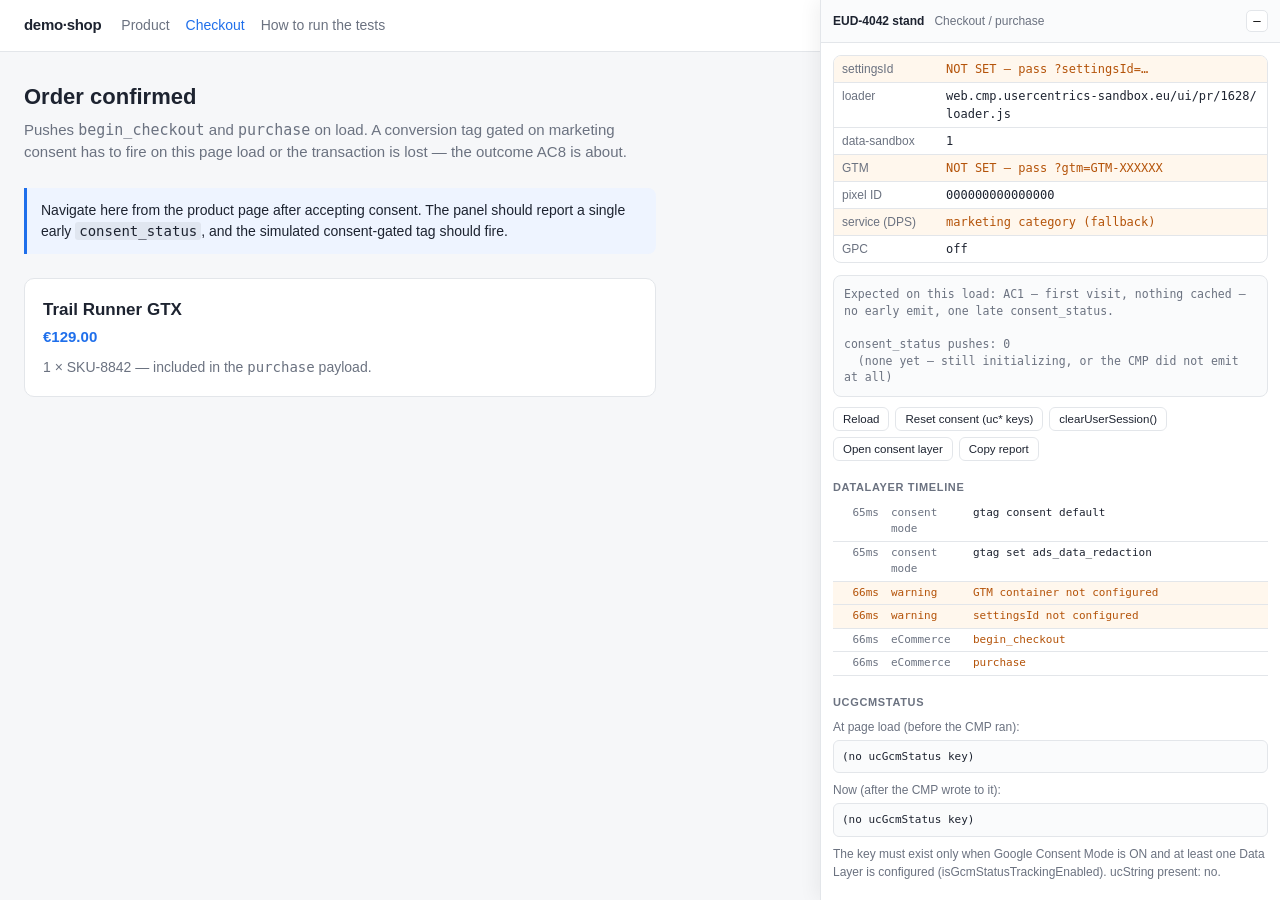
==== checkout.html @ 9112d030 "Add EUD-4042 consent_status early emit test stand Reproduces the CTS-2487 customer setup — Consent M" ====
<!doctype html>
<html lang="en">
<head>
<meta charset="utf-8">
<meta name="viewport" content="width=device-width, initial-scale=1">
<title>Demo Shop — checkout (EUD-4042 stand)</title>
<link rel="stylesheet" href="stand.css">

<!-- Same script order as index.html. This page exists so the returning-visitor
     case can be exercised by navigating between pages, not only by reloading,
     and so the `purchase` event (the one customers care most about missing)
     gets its own page. -->
<script>
  window.UC_STAND_PAGE = {
    name: 'Checkout / purchase',
    ecom: [
      {
        event: 'begin_checkout',
        ecommerce: {
          currency: 'EUR',
          value: 129.0,
          items: [{ item_id: 'SKU-8842', item_name: 'Trail Runner GTX', price: 129.0, quantity: 1 }],
        },
      },
      {
        event: 'purchase',
        ecommerce: {
          transaction_id: 'T-' + Date.now(),
          currency: 'EUR',
          value: 129.0,
          items: [{ item_id: 'SKU-8842', item_name: 'Trail Runner GTX', price: 129.0, quantity: 1 }],
        },
      },
    ],
  };
</script>
<script src="uc-gtm-kit.js"></script>
</head>
<body>

<header class="shop-head">
  <span class="logo">demo·shop</span>
  <nav>
    <a href="index.html">Product</a>
    <a href="checkout.html" aria-current="page">Checkout</a>
    <a href="https://github.com/artur-npc/GTM#readme">How to run the tests</a>
  </nav>
</header>

<main>
  <h1>Order confirmed</h1>
  <p class="lede">
    Pushes <code>begin_checkout</code> and <code>purchase</code> on load. A conversion tag gated on
    marketing consent has to fire on this page load or the transaction is lost — the
    outcome AC8 is about.
  </p>

  <div class="note">
    Navigate here from the product page after accepting consent. The panel should report a single
    early <code>consent_status</code>, and the simulated consent-gated tag should fire.
  </div>

  <div class="product">
    <h2>Trail Runner GTX</h2>
    <div class="price">€129.00</div>
    <p>1 × SKU-8842 — included in the <code>purchase</code> payload.</p>
  </div>
</main>

<aside id="uc-panel"></aside>

</body>
</html>
---- stand.css ----
/* EUD-4042 test stand — shop chrome + debug panel */

:root {
  --bg: #f6f7f9;
  --ink: #1d2330;
  --muted: #6b7280;
  --line: #e3e6ea;
  --card: #ffffff;
  --accent: #1f6feb;
  --pass: #15803d;
  --fail: #b91c1c;
  --warn: #b45309;
}

* { box-sizing: border-box; }

body {
  margin: 0;
  background: var(--bg);
  color: var(--ink);
  font: 15px/1.5 -apple-system, BlinkMacSystemFont, 'Segoe UI', Roboto, Helvetica, Arial, sans-serif;
}

/* --- fake shop ---------------------------------------------------------- */

.shop-head {
  background: var(--card);
  border-bottom: 1px solid var(--line);
  padding: 14px 24px;
  display: flex;
  align-items: center;
  gap: 20px;
}
.shop-head .logo { font-weight: 700; letter-spacing: -0.02em; }
.shop-head nav { display: flex; gap: 16px; font-size: 14px; }
.shop-head nav a { color: var(--muted); text-decoration: none; }
.shop-head nav a:hover, .shop-head nav a[aria-current] { color: var(--accent); }

main { max-width: 680px; padding: 28px 24px 80px; }

h1 { font-size: 22px; margin: 0 0 6px; }
.lede { color: var(--muted); margin: 0 0 24px; }

.product {
  background: var(--card);
  border: 1px solid var(--line);
  border-radius: 10px;
  padding: 18px;
  margin-bottom: 16px;
}
.product h2 { font-size: 17px; margin: 0 0 4px; }
.product .price { color: var(--accent); font-weight: 600; }
.product p { color: var(--muted); font-size: 14px; margin: 8px 0 0; }

.note {
  border-left: 3px solid var(--accent);
  background: #eef4ff;
  padding: 12px 14px;
  border-radius: 0 8px 8px 0;
  font-size: 14px;
  margin-bottom: 24px;
}
.note code { background: rgba(0, 0, 0, 0.06); padding: 1px 4px; border-radius: 3px; }

/* --- debug panel -------------------------------------------------------- */

#uc-panel {
  position: fixed;
  top: 0;
  right: 0;
  width: 460px;
  max-width: 100vw;
  height: 100vh;
  display: flex;
  flex-direction: column;
  background: var(--card);
  border-left: 1px solid var(--line);
  box-shadow: -4px 0 18px rgba(0, 0, 0, 0.06);
  font-size: 12px;
  z-index: 2147483000;
}
#uc-panel.collapsed { height: auto; }
#uc-panel.collapsed .body { display: none; }

#uc-panel header {
  display: flex;
  align-items: center;
  gap: 10px;
  padding: 10px 12px;
  border-bottom: 1px solid var(--line);
  background: #fafbfc;
}
#uc-panel header strong { font-size: 12px; }
#uc-panel header span { color: var(--muted); flex: 1; overflow: hidden; text-overflow: ellipsis; white-space: nowrap; }
#uc-panel header button {
  border: 1px solid var(--line);
  background: #fff;
  width: 22px;
  height: 22px;
  border-radius: 5px;
  cursor: pointer;
  line-height: 1;
}

#uc-panel .body { overflow-y: auto; padding: 12px; }
#uc-panel h4 {
  font-size: 11px;
  text-transform: uppercase;
  letter-spacing: 0.06em;
  color: var(--muted);
  margin: 18px 0 6px;
}

.cfg { border: 1px solid var(--line); border-radius: 8px; overflow: hidden; }
.cfg .row { display: flex; gap: 8px; padding: 4px 8px; border-bottom: 1px solid var(--line); }
.cfg .row:last-child { border-bottom: 0; }
.cfg .row.warn { background: #fff7ed; color: var(--warn); }
.cfg .k { width: 96px; flex: none; color: var(--muted); }
.cfg .v { flex: 1; word-break: break-all; font-family: ui-monospace, SFMono-Regular, Menlo, monospace; }

.verdict {
  margin-top: 12px;
  padding: 10px;
  border-radius: 8px;
  border: 1px solid var(--line);
  background: #fafbfc;
  white-space: pre-wrap;
  font-family: ui-monospace, SFMono-Regular, Menlo, monospace;
  font-size: 11.5px;
  line-height: 1.45;
}
.verdict.pass { border-color: #bbf7d0; background: #f0fdf4; color: var(--pass); }
.verdict.fail { border-color: #fecaca; background: #fef2f2; color: var(--fail); }
.verdict.info { color: var(--muted); }

.acts { display: flex; flex-wrap: wrap; gap: 6px; margin-top: 10px; }
.acts button {
  border: 1px solid var(--line);
  background: #fff;
  color: var(--ink);
  padding: 5px 9px;
  border-radius: 6px;
  cursor: pointer;
  font-size: 11.5px;
}
.acts button:hover { border-color: var(--accent); color: var(--accent); }
.acts button.danger:hover { border-color: var(--fail); color: var(--fail); }

table.tl { width: 100%; border-collapse: collapse; font-family: ui-monospace, SFMono-Regular, Menlo, monospace; font-size: 11px; }
table.tl td { padding: 3px 6px; border-bottom: 1px solid var(--line); vertical-align: top; }
table.tl td.t { width: 52px; text-align: right; color: var(--muted); white-space: nowrap; }
table.tl td.kind { width: 82px; color: var(--muted); }
table.tl td.label { word-break: break-word; }
table.tl tr.k-consent-status { background: #eef4ff; }
table.tl tr.k-consent-status td.label { font-weight: 700; color: var(--accent); }
table.tl tr.k-ecom td.label { color: var(--warn); }
table.tl tr.k-net td { color: var(--muted); font-style: italic; }
table.tl tr.k-gated td.label { font-weight: 700; color: var(--pass); }
table.tl tr.k-pixel td.label { color: var(--pass); }
table.tl tr.k-warn td { background: #fff7ed; color: var(--warn); }

#uc-snapshot .sub { color: var(--muted); margin: 8px 0 4px; }
#uc-snapshot pre {
  margin: 0;
  padding: 8px;
  background: #fafbfc;
  border: 1px solid var(--line);
  border-radius: 6px;
  overflow-x: auto;
  font-size: 11px;
  line-height: 1.4;
}
#uc-snapshot .hint { color: var(--muted); margin-top: 8px; }

@media (min-width: 981px) {
  .shop-head, main { margin-right: 460px; }
}

@media (max-width: 980px) {
  #uc-panel { position: static; width: auto; height: auto; border-left: 0; border-top: 1px solid var(--line); }
  #uc-panel .body { max-height: none; }
  main { max-width: none; }
}
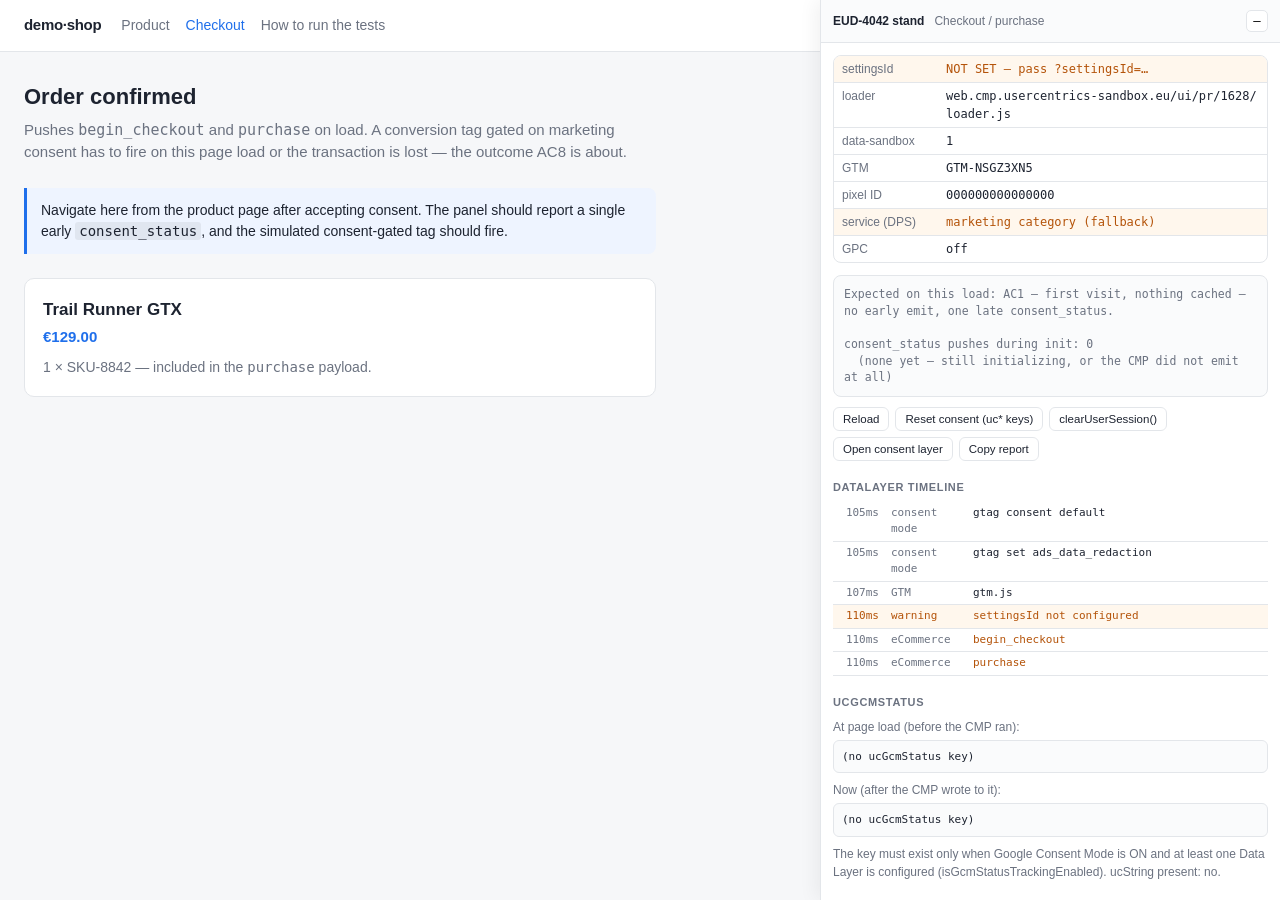
==== commit 65a6cf24: "Install the GTM container the standard way The container snippet now sits verbatim as high in the <h" ====
--- a/checkout.html
+++ b/checkout.html
@@ -6,10 +6,11 @@
 <title>Demo Shop — checkout (EUD-4042 stand)</title>
 <link rel="stylesheet" href="stand.css">
 
-<!-- Same script order as index.html. This page exists so the returning-visitor
-     case can be exercised by navigating between pages, not only by reloading,
-     and so the `purchase` event (the one customers care most about missing)
-     gets its own page. -->
+<!-- Same script order as index.html (see the comment there — it must not be
+     reshuffled). This page exists so the returning-visitor case can be
+     exercised by navigating between pages, not only by reloading, and so the
+     `purchase` event (the one customers care most about missing) gets its own
+     page. -->
 <script>
   window.UC_STAND_PAGE = {
     name: 'Checkout / purchase',
@@ -35,8 +36,23 @@
   };
 </script>
 <script src="uc-gtm-kit.js"></script>
+
+<!-- Google Tag Manager -->
+<script>(function(w,d,s,l,i){w[l]=w[l]||[];w[l].push({'gtm.start':
+new Date().getTime(),event:'gtm.js'});var f=d.getElementsByTagName(s)[0],
+j=d.createElement(s),dl=l!='dataLayer'?'&l='+l:'';j.async=true;j.src=
+'https://www.googletagmanager.com/gtm.js?id='+i+dl;f.parentNode.insertBefore(j,f);
+})(window,document,'script','dataLayer','GTM-NSGZ3XN5');</script>
+<!-- End Google Tag Manager -->
+
+<script>window.ucStand.start();</script>
 </head>
 <body>
+
+<!-- Google Tag Manager (noscript) -->
+<noscript><iframe src="https://www.googletagmanager.com/ns.html?id=GTM-NSGZ3XN5"
+height="0" width="0" style="display:none;visibility:hidden"></iframe></noscript>
+<!-- End Google Tag Manager (noscript) -->
 
 <header class="shop-head">
   <span class="logo">demo·shop</span>
